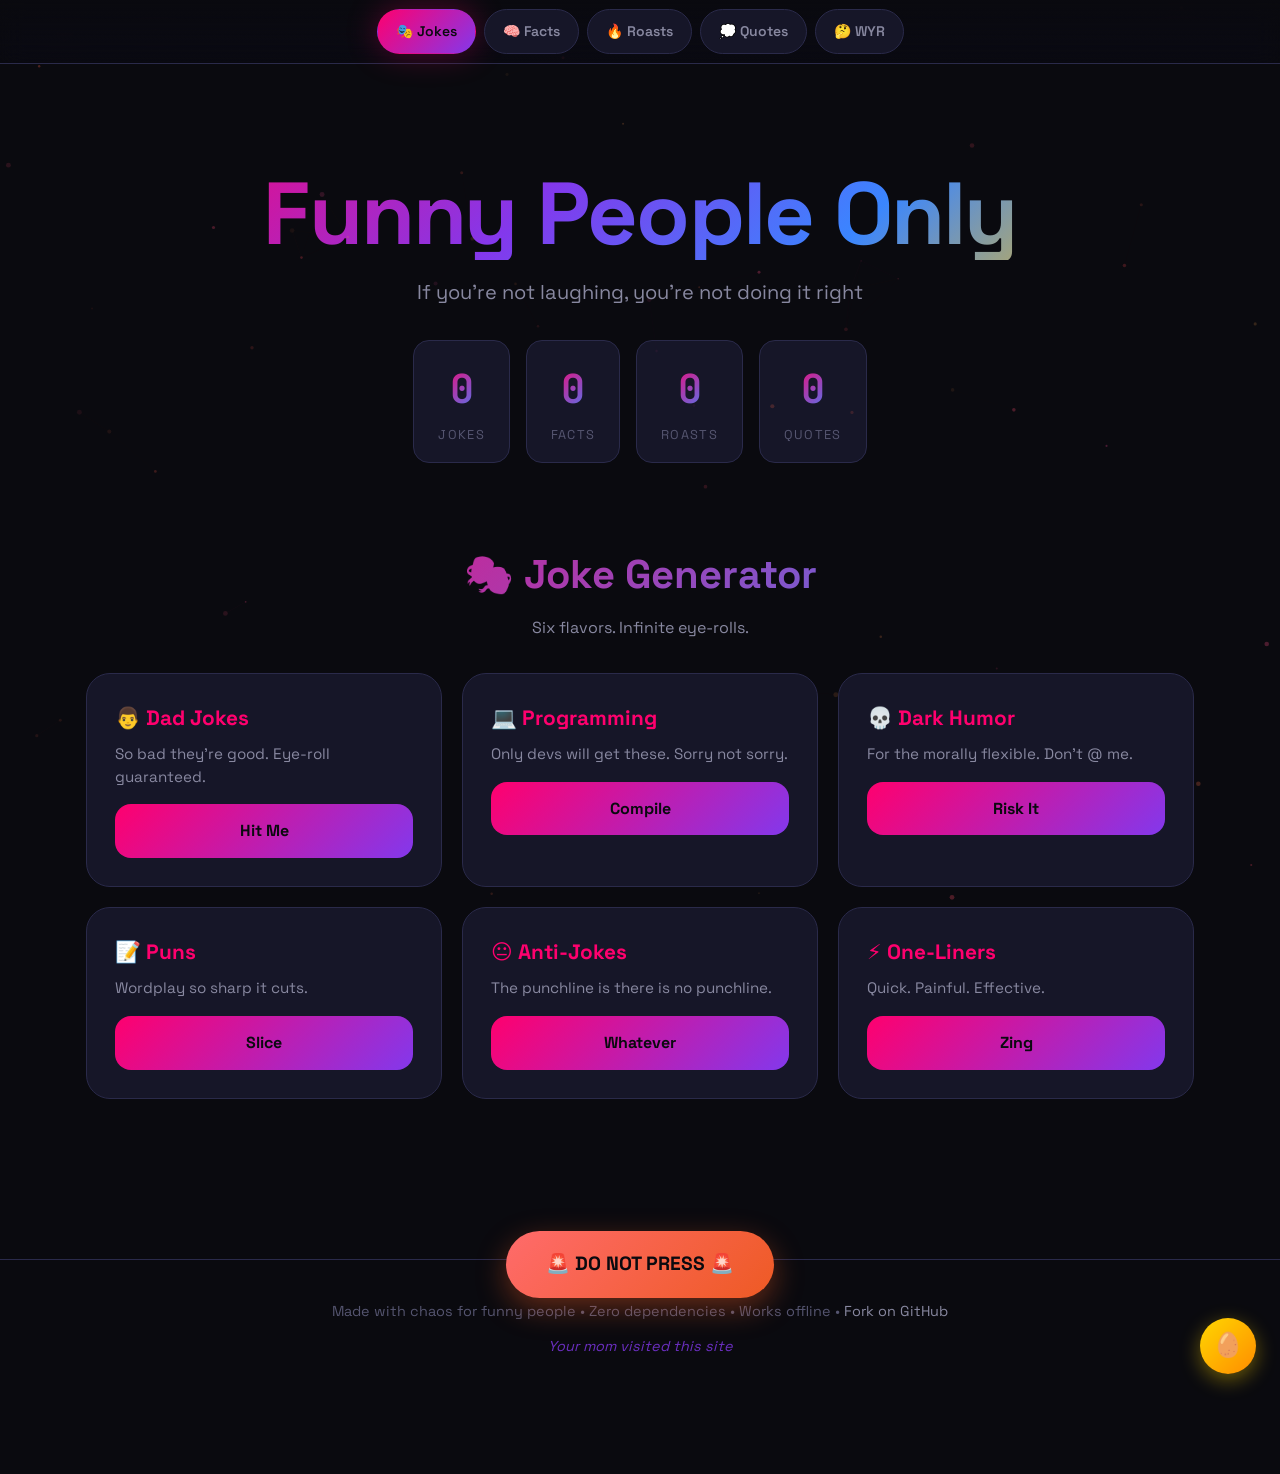
==== index.html @ 75c89e7c "Publish existing Funny People Only website" ====
<!DOCTYPE html>
<html lang="en">
<head>
<meta charset="UTF-8">
<meta name="viewport" content="width=device-width, initial-scale=1.0">
<meta name="description" content="Funny People Only — Jokes, roasts, useless facts, fake quotes, and impossible choices. Mobile-first, zero dependencies, works offline.">
<meta name="theme-color" content="#0d0d0d">
<title>🤡 Funny People Only</title>
<link rel="preconnect" href="https://fonts.googleapis.com">
<link rel="preconnect" href="https://fonts.gstatic.com" crossorigin>
<link rel="preload" as="style" href="https://fonts.googleapis.com/css2?family=Space+Grotesk:wght@400;600;700&family=JetBrains+Mono:wght@400;700&display=swap">
<link rel="stylesheet" href="https://fonts.googleapis.com/css2?family=Space+Grotesk:wght@400;600;700&family=JetBrains+Mono:wght@400;700&display=swap" media="print" onload="this.media='all'">
<noscript><link rel="stylesheet" href="https://fonts.googleapis.com/css2?family=Space+Grotesk:wght@400;600;700&family=JetBrains+Mono:wght@400;700&display=swap"></noscript>
<link rel="stylesheet" href="css/styles.css">
<link rel="manifest" href="manifest.json">
<link rel="icon" type="image/svg+xml" href="data:image/svg+xml,<svg xmlns='http://www.w3.org/2000/svg' viewBox='0 0 100 100'><text y='.9em' font-size='90'>🤡</text></svg>">
</head>
<body>
<canvas id="bg" aria-hidden="true"></canvas>
<div class="emoji-layer" id="emojiLayer" aria-hidden="true"></div>

<header class="header" role="banner">
<nav class="nav" id="nav" role="navigation" aria-label="Main categories">
<button class="nav-btn" data-target="jokes" aria-controls="jokes">🎭 Jokes</button>
<button class="nav-btn" data-target="facts" aria-controls="facts">🧠 Facts</button>
<button class="nav-btn" data-target="roasts" aria-controls="roasts">🔥 Roasts</button>
<button class="nav-btn" data-target="quotes" aria-controls="quotes">💭 Quotes</button>
<button class="nav-btn" data-target="wyr" aria-controls="wyr">🤔 WYR</button>
</nav>
</header>

<main id="main" role="main">
<section class="hero" aria-labelledby="hero-title">
<h1 id="hero-title">Funny People Only</h1>
<p class="hero-tagline">If you're not laughing, you're not doing it right</p>
<div class="hero-stats" aria-live="polite">
<span class="stat" id="totalJokes"><span class="stat-num">0</span><span class="stat-label">Jokes</span></span>
<span class="stat" id="totalFacts"><span class="stat-num">0</span><span class="stat-label">Facts</span></span>
<span class="stat" id="totalRoasts"><span class="stat-num">0</span><span class="stat-label">Roasts</span></span>
<span class="stat" id="totalQuotes"><span class="stat-num">0</span><span class="stat-label">Quotes</span></span>
</div>
</section>

<section id="jokes" class="panel" role="region" aria-labelledby="jokes-title" hidden>
<header class="panel-header">
<h2 id="jokes-title">🎭 Joke Generator</h2>
<p class="panel-desc">Six flavors. Infinite eye-rolls.</p>
</header>
<div class="grid" id="jokesGrid"></div>
</section>

<section id="facts" class="panel" role="region" aria-labelledby="facts-title" hidden>
<header class="panel-header">
<h2 id="facts-title">🧠 Useless Facts</h2>
<p class="panel-desc">Knowledge you never needed. Guaranteed.</p>
</header>
<div class="grid" id="factsGrid"></div>
</section>

<section id="roasts" class="panel" role="region" aria-labelledby="roasts-title" hidden>
<header class="panel-header">
<h2 id="roasts-title">🔥 Gentle Roasts</h2>
<p class="panel-desc">Consensual verbal violence. You asked for it.</p>
</header>
<div class="grid" id="roastsGrid"></div>
</section>

<section id="quotes" class="panel" role="region" aria-labelledby="quotes-title" hidden>
<header class="panel-header">
<h2 id="quotes-title">💭 Fake Deep Quotes</h2>
<p class="panel-desc">Sounds profound. Means absolutely nothing.</p>
</header>
<div class="grid" id="quotesGrid"></div>
</section>

<section id="wyr" class="panel" role="region" aria-labelledby="wyr-title" hidden>
<header class="panel-header">
<h2 id="wyr-title">🤔 Would You Rather</h2>
<p class="panel-desc">Impossible choices. No right answers.</p>
</header>
<div class="grid" id="wyrGrid"></div>
</section>
</main>

<aside class="toast" id="toast" role="status" aria-live="polite" aria-atomic="true"></aside>

<button class="prank-btn" id="prankBtn" aria-label="Trigger a random prank" type="button">🚨 DO NOT PRESS 🚨</button>

<button class="egg" id="egg" aria-label="Easter egg" type="button">🥚</button>

<footer class="footer" role="contentinfo">
<p>Made with chaos for funny people • Zero dependencies • Works offline • <a href="https://github.com" target="_blank" rel="noopener">Fork on GitHub</a></p>
<p id="footerQuote" class="footer-quote"></p>
</footer>

<script type="module" src="js/app.js"></script>
</body>
</html>
---- css/styles.css ----
/* =========================================
   funny-site/css/styles.css
   Mobile-first, fluid, zero-dependency
   ========================================= */

@media (prefers-reduced-motion: reduce) {
  *, *::before, *::after {
    animation-duration: 0.01ms !important;
    animation-iteration-count: 1 !important;
    transition-duration: 0.01ms !important;
    scroll-behavior: auto !important;
  }
}

:root {
  --bg: #0a0a0f;
  --bg-elevated: #12121f;
  --card: #161628;
  --card-hover: #1c1c34;
  --border: #2a2a4a;
  --border-bright: #3a3a5a;
  --fg: #f0f0f5;
  --fg-muted: #8888a0;
  --fg-dim: #555570;
  --accent: #ff006e;
  --accent-2: #8338ec;
  --accent-3: #3a86ff;
  --accent-4: #ffbe0b;
  --accent-5: #06ffa5;
  --danger: #ff3366;
  --warning: #ffbe0b;
  --success: #06ffa5;
  --radius-sm: 8px;
  --radius-md: 16px;
  --radius-lg: 24px;
  --radius-full: 999px;
  --shadow-sm: 0 2px 8px rgba(0,0,0,.3);
  --shadow-md: 0 8px 24px rgba(0,0,0,.4);
  --shadow-lg: 0 16px 48px rgba(0,0,0,.5);
  --shadow-glow: 0 0 32px rgba(255,0,110,.3);
  --transition-fast: 150ms cubic-bezier(.2,.8,.2,1);
  --transition-base: 250ms cubic-bezier(.2,.8,.2,1);
  --transition-slow: 400ms cubic-bezier(.2,.8,.2,1);
  --font-sans: 'Space Grotesk', system-ui, -apple-system, sans-serif;
  --font-mono: 'JetBrains Mono', 'Fira Code', monospace;
  --container: 100%;
  --header-h: 64px;
  --toast-w: calc(100% - 32px);
}

@media (min-width: 480px) {
  :root { --toast-w: 360px; }
}

@media (min-width: 768px) {
  :root { --container: 720px; }
}

@media (min-width: 1024px) {
  :root { --container: 960px; }
}

@media (min-width: 1280px) {
  :root { --container: 1140px; }
}

*, *::before, *::after { box-sizing: border-box; margin: 0; padding: 0; }

html { scroll-behavior: smooth; -webkit-text-size-adjust: 100%; }

body {
  min-height: 100vh;
  background: var(--bg);
  color: var(--fg);
  font-family: var(--font-sans);
  font-size: clamp(14px, 2.5vw, 16px);
  line-height: 1.6;
  overflow-x: hidden;
  perspective: 1000px;
  -webkit-font-smoothing: antialiased;
  -moz-osx-font-smoothing: grayscale;
}

img, video, canvas { max-width: 100%; height: auto; display: block; }

button {
  font: inherit;
  color: inherit;
  background: none;
  border: none;
  cursor: pointer;
}

a { color: var(--accent-3); text-decoration: none; transition: color var(--transition-fast); }
a:hover { color: var(--accent); text-decoration: underline; }
a:focus-visible { outline: 2px solid var(--accent); outline-offset: 2px; border-radius: 2px; }

:focus-visible { outline: 2px solid var(--accent); outline-offset: 2px; }

/* =========================================
   Background Canvas
   ========================================= */
#bg {
  position: fixed;
  inset: 0;
  z-index: 0;
  pointer-events: none;
  opacity: 0.6;
}

.emoji-layer {
  position: fixed;
  inset: 0;
  z-index: 1;
  pointer-events: none;
  overflow: hidden;
}

.emoji {
  position: absolute;
  font-size: clamp(1.5rem, 3vw, 2.5rem);
  animation: fall linear forwards;
  user-select: none;
  will-change: transform, opacity;
}

@keyframes fall {
  to { transform: translateY(100vh) rotate(720deg); opacity: 0; }
}

/* =========================================
   Header / Nav
   ========================================= */
.header {
  position: fixed;
  top: 0;
  left: 0;
  right: 0;
  z-index: 100;
  height: var(--header-h);
  display: flex;
  align-items: center;
  justify-content: center;
  padding: 0 16px;
  background: linear-gradient(180deg, rgba(10,10,15,.95) 0%, transparent 100%);
  backdrop-filter: saturate(180%) blur(12px);
  border-bottom: 1px solid var(--border);
}

.nav {
  display: flex;
  flex-wrap: wrap;
  gap: 8px;
  justify-content: center;
  width: 100%;
  max-width: var(--container);
}

.nav-btn {
  display: inline-flex;
  align-items: center;
  gap: 6px;
  padding: 10px 18px;
  font-size: clamp(12px, 2vw, 14px);
  font-weight: 600;
  color: var(--fg-muted);
  background: var(--card);
  border: 1px solid var(--border);
  border-radius: var(--radius-full);
  transition: all var(--transition-base);
  white-space: nowrap;
}

.nav-btn:hover,
.nav-btn:focus-visible {
  color: var(--accent);
  border-color: var(--accent);
  background: var(--card-hover);
  transform: translateY(-2px);
  box-shadow: var(--shadow-glow);
}

.nav-btn.active {
  color: var(--bg);
  background: linear-gradient(135deg, var(--accent), var(--accent-2));
  border-color: transparent;
  box-shadow: var(--shadow-glow);
}

.nav-btn:active { transform: translateY(0) scale(0.98); }

/* =========================================
   Main & Hero
   ========================================= */
#main {
  padding-top: calc(var(--header-h) + 24px);
  padding-bottom: 100px;
  max-width: var(--container);
  margin: 0 auto;
  padding-left: 16px;
  padding-right: 16px;
}

.hero {
  text-align: center;
  padding: clamp(40px, 10vw, 80px) 16px;
}

.hero h1 {
  font-size: clamp(2.2rem, 8vw, 5.5rem);
  font-weight: 700;
  line-height: 1.05;
  letter-spacing: -0.02em;
  background: linear-gradient(135deg, var(--accent) 0%, var(--accent-2) 40%, var(--accent-3) 70%, var(--accent-4) 100%);
  -webkit-background-clip: text;
  background-clip: text;
  color: transparent;
  animation: titleFloat 4s ease-in-out infinite;
}

@keyframes titleFloat {
  0%, 100% { transform: translateY(0) rotate(-0.5deg); }
  50% { transform: translateY(-4px) rotate(0.5deg); }
}

.hero-tagline {
  margin-top: 16px;
  font-size: clamp(1rem, 2.5vw, 1.25rem);
  color: var(--fg-muted);
  font-weight: 400;
  animation: fadeInUp 0.8s ease-out 0.3s both;
}

.hero-stats {
  display: flex;
  flex-wrap: wrap;
  gap: 16px;
  justify-content: center;
  margin-top: 32px;
}

.stat {
  display: flex;
  flex-direction: column;
  align-items: center;
  gap: 4px;
  padding: 16px 24px;
  background: var(--card);
  border: 1px solid var(--border);
  border-radius: var(--radius-md);
  transition: all var(--transition-base);
}

.stat:hover { border-color: var(--accent); transform: translateY(-2px); }

.stat-num {
  font-family: var(--font-mono);
  font-size: clamp(1.5rem, 4vw, 2.5rem);
  font-weight: 700;
  background: linear-gradient(135deg, var(--accent), var(--accent-3));
  -webkit-background-clip: text;
  background-clip: text;
  color: transparent;
}

.stat-label {
  font-size: clamp(0.7rem, 1.5vw, 0.8rem);
  text-transform: uppercase;
  letter-spacing: 0.1em;
  color: var(--fg-dim);
}

/* =========================================
   Panels
   ========================================= */
.panel {
  opacity: 0;
  transform: translateY(30px);
  transition: opacity var(--transition-slow), transform var(--transition-slow);
  will-change: opacity, transform;
}

.panel:not([hidden]) {
  opacity: 1;
  transform: translateY(0);
}

.panel-header {
  text-align: center;
  margin-bottom: 32px;
}

.panel-header h2 {
  font-size: clamp(1.5rem, 4vw, 2.5rem);
  font-weight: 700;
  background: linear-gradient(135deg, var(--accent), var(--accent-3));
  -webkit-background-clip: text;
  background-clip: text;
  color: transparent;
  margin-bottom: 8px;
}

.panel-desc {
  color: var(--fg-muted);
  font-size: clamp(0.9rem, 2vw, 1rem);
}

/* =========================================
   Grid & Cards
   ========================================= */
.grid {
  display: grid;
  grid-template-columns: 1fr;
  gap: 16px;
}

@media (min-width: 480px) {
  .grid { grid-template-columns: repeat(2, 1fr); }
}

@media (min-width: 768px) {
  .grid { grid-template-columns: repeat(3, 1fr); }
}

@media (min-width: 1024px) {
  .grid { grid-template-columns: repeat(3, 1fr); gap: 20px; }
}

.card {
  position: relative;
  background: var(--card);
  border: 1px solid var(--border);
  border-radius: var(--radius-lg);
  padding: clamp(20px, 4vw, 28px);
  overflow: hidden;
  transition: all var(--transition-base);
  cursor: pointer;
  isolation: isolate;
}

.card::before {
  content: '';
  position: absolute;
  inset: 0;
  background: linear-gradient(135deg, var(--accent), var(--accent-2), var(--accent-3));
  opacity: 0;
  transition: opacity var(--transition-base);
  z-index: -1;
}

.card::after {
  content: '';
  position: absolute;
  top: 0;
  left: 0;
  right: 0;
  height: 3px;
  background: linear-gradient(90deg, var(--accent), var(--accent-2), var(--accent-3));
  transform: scaleX(0);
  transform-origin: left;
  transition: transform var(--transition-base);
  border-radius: var(--radius-lg) var(--radius-lg) 0 0;
}

.card:hover {
  transform: translateY(-6px) rotateX(2deg);
  border-color: var(--accent);
  box-shadow: var(--shadow-lg), var(--shadow-glow);
}

.card:hover::before { opacity: 0.03; }
.card:hover::after { transform: scaleX(1); }

.card:active { transform: translateY(-2px) scale(0.99); }

.card:focus-visible {
  outline: 2px solid var(--accent);
  outline-offset: 2px;
}

.card h3 {
  font-size: clamp(1.1rem, 2.5vw, 1.3rem);
  font-weight: 700;
  color: var(--accent);
  margin-bottom: 8px;
}

.card p {
  font-size: clamp(0.85rem, 1.8vw, 0.95rem);
  color: var(--fg-muted);
  line-height: 1.5;
  margin-bottom: 16px;
}

.card-btn {
  width: 100%;
  display: inline-flex;
  align-items: center;
  justify-content: center;
  gap: 8px;
  padding: 14px 20px;
  font-size: clamp(0.9rem, 2vw, 1rem);
  font-weight: 700;
  color: var(--bg);
  background: linear-gradient(135deg, var(--accent), var(--accent-2));
  border-radius: var(--radius-md);
  transition: all var(--transition-fast);
  border: none;
}

.card-btn:hover {
  transform: scale(1.02);
  box-shadow: 0 8px 24px rgba(255,0,110,.4);
}

.card-btn:active { transform: scale(0.98); }
.card-btn:focus-visible { outline: 2px solid var(--accent-4); outline-offset: 2px; }

/* =========================================
   Toast
   ========================================= */
.toast {
  position: fixed;
  bottom: 24px;
  left: 50%;
  transform: translateX(-50%) translateY(100px);
  z-index: 1000;
  max-width: var(--toast-w);
  padding: 18px 24px;
  background: var(--card);
  border: 2px solid var(--accent);
  border-radius: var(--radius-lg);
  box-shadow: var(--shadow-lg), var(--shadow-glow);
  opacity: 0;
  pointer-events: none;
  transition: all 0.4s cubic-bezier(.34,1.56,.64,1);
  text-align: center;
  font-size: clamp(0.95rem, 2.5vw, 1.1rem);
  line-height: 1.5;
}

.toast.show {
  transform: translateX(-50%) translateY(0);
  opacity: 1;
  pointer-events: auto;
}

@keyframes toastPop {
  0% { transform: translateX(-50%) translateY(100px) scale(0.8); opacity: 0; }
  50% { transform: translateX(-50%) translateY(-8px) scale(1.02); }
  100% { transform: translateX(-50%) translateY(0) scale(1); opacity: 1; }
}

.toast.show { animation: toastPop 0.5s cubic-bezier(.34,1.56,.64,1); }

/* =========================================
   Prank Button
   ========================================= */
.prank-btn {
  position: fixed;
  bottom: 100px;
  left: 50%;
  transform: translateX(-50%);
  z-index: 200;
  padding: 18px 40px;
  font-size: clamp(1rem, 2.5vw, 1.2rem);
  font-weight: 800;
  color: var(--bg);
  background: linear-gradient(135deg, #ff6b6b, #ee5a24);
  border-radius: var(--radius-full);
  box-shadow: 0 10px 30px rgba(238,90,36,.4);
  transition: all var(--transition-base);
  animation: pulse 2.5s ease-in-out infinite;
}

@media (max-height: 600px) {
  .prank-btn { bottom: 24px; }
}

.prank-btn:hover {
  transform: translateX(-50%) scale(1.05);
  box-shadow: 0 15px 40px rgba(238,90,36,.6);
}

.prank-btn:active { transform: translateX(-50%) scale(0.95); animation: none; }
.prank-btn:focus-visible { outline: 3px solid var(--accent-4); outline-offset: 4px; }

@keyframes pulse {
  0%, 100% { box-shadow: 0 10px 30px rgba(238,90,36,.4); }
  50% { box-shadow: 0 10px 30px rgba(238,90,36,.7), 0 0 0 12px rgba(238,90,36,.08); }
}

/* =========================================
   Easter Egg
   ========================================= */
.egg {
  position: fixed;
  bottom: 24px;
  right: 24px;
  width: 56px;
  height: 56px;
  display: flex;
  align-items: center;
  justify-content: center;
  font-size: 1.5rem;
  background: linear-gradient(135deg, #ffd700, #ff8c00);
  border-radius: 50%;
  box-shadow: 0 6px 20px rgba(255,215,0,.4);
  animation: eggBounce 3s ease-in-out infinite;
  transition: transform var(--transition-fast);
  z-index: 200;
}

.egg:hover { transform: scale(1.15) rotate(12deg); }
.egg:active { transform: scale(0.9); }
.egg:focus-visible { outline: 3px solid var(--accent-4); outline-offset: 4px; }

@keyframes eggBounce {
  0%, 100% { transform: translateY(0); }
  50% { transform: translateY(-8px); }
}

/* =========================================
   Footer
   ========================================= */
.footer {
  margin-top: 60px;
  padding: 40px 16px;
  text-align: center;
  border-top: 1px solid var(--border);
  color: var(--fg-dim);
  font-size: clamp(0.8rem, 1.8vw, 0.9rem);
}

.footer a { color: var(--fg-muted); }
.footer a:hover { color: var(--accent); }

.footer-quote {
  margin-top: 12px;
  font-style: italic;
  color: var(--accent-2);
  font-size: clamp(0.8rem, 1.8vw, 0.9rem);
  opacity: 0.8;
}

/* =========================================
   Utility Animations
   ========================================= */
@keyframes fadeInUp {
  from { opacity: 0; transform: translateY(20px); }
  to { opacity: 1; transform: translateY(0); }
}

@keyframes shake {
  0%, 100% { transform: translateX(0); }
  20% { transform: translateX(-8px); }
  40% { transform: translateX(8px); }
  60% { transform: translateX(-4px); }
  80% { transform: translateX(4px); }
}

.shake { animation: shake 0.5s ease-in-out; }

/* =========================================
   Scrollbar
   ========================================= */
::-webkit-scrollbar { width: 8px; height: 8px; }
::-webkit-scrollbar-track { background: var(--bg); }
::-webkit-scrollbar-thumb { background: var(--border); border-radius: 4px; }
::-webkit-scrollbar-thumb:hover { background: var(--accent); }

/* =========================================
   Selection
   ========================================= */
::selection { background: rgba(255,0,110,.3); color: var(--fg); }

/* =========================================
   Print
   ========================================= */
@media print {
  .header, .prank-btn, .egg, .toast, #bg, .emoji-layer { display: none !important; }
  .panel { display: none !important; }
  .panel:not([hidden]) { display: block !important; }
  body { background: white; color: black; }
  .card { border: 1px solid #ccc; background: white; box-shadow: none; }
  .card-btn { background: #333; color: white; }
}
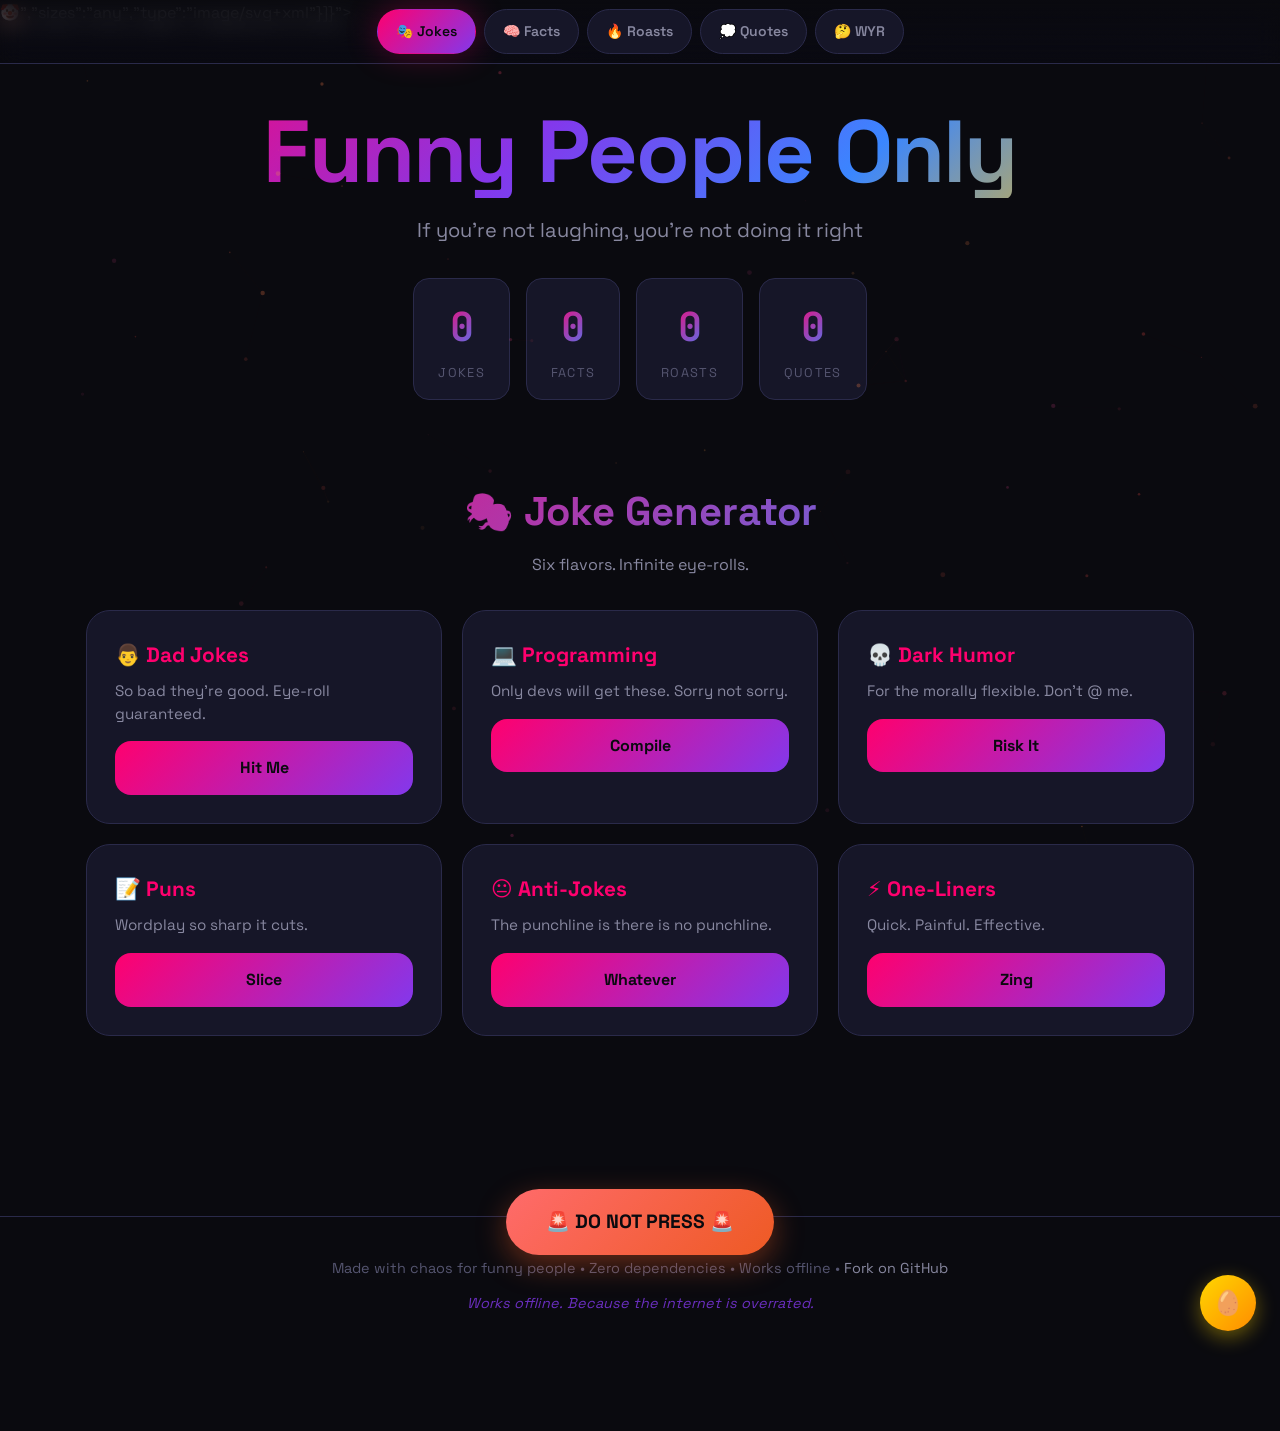
==== commit b862d367: "Restore GitHub Pages entry point redirecting to funny-complete.html" ====
--- a/index.html
+++ b/index.html
@@ -1,98 +1,14 @@
 <!DOCTYPE html>
 <html lang="en">
 <head>
-<meta charset="UTF-8">
-<meta name="viewport" content="width=device-width, initial-scale=1.0">
-<meta name="description" content="Funny People Only — Jokes, roasts, useless facts, fake quotes, and impossible choices. Mobile-first, zero dependencies, works offline.">
-<meta name="theme-color" content="#0d0d0d">
-<title>🤡 Funny People Only</title>
-<link rel="preconnect" href="https://fonts.googleapis.com">
-<link rel="preconnect" href="https://fonts.gstatic.com" crossorigin>
-<link rel="preload" as="style" href="https://fonts.googleapis.com/css2?family=Space+Grotesk:wght@400;600;700&family=JetBrains+Mono:wght@400;700&display=swap">
-<link rel="stylesheet" href="https://fonts.googleapis.com/css2?family=Space+Grotesk:wght@400;600;700&family=JetBrains+Mono:wght@400;700&display=swap" media="print" onload="this.media='all'">
-<noscript><link rel="stylesheet" href="https://fonts.googleapis.com/css2?family=Space+Grotesk:wght@400;600;700&family=JetBrains+Mono:wght@400;700&display=swap"></noscript>
-<link rel="stylesheet" href="css/styles.css">
-<link rel="manifest" href="manifest.json">
-<link rel="icon" type="image/svg+xml" href="data:image/svg+xml,<svg xmlns='http://www.w3.org/2000/svg' viewBox='0 0 100 100'><text y='.9em' font-size='90'>🤡</text></svg>">
+  <meta charset="UTF-8">
+  <meta name="viewport" content="width=device-width, initial-scale=1.0">
+  <meta http-equiv="refresh" content="0; url=funny-complete.html">
+  <title>Funny People Only</title>
+  <link rel="canonical" href="funny-complete.html">
+  <script>window.location.replace(new URL('funny-complete.html', window.location.href).href);</script>
 </head>
 <body>
-<canvas id="bg" aria-hidden="true"></canvas>
-<div class="emoji-layer" id="emojiLayer" aria-hidden="true"></div>
-
-<header class="header" role="banner">
-<nav class="nav" id="nav" role="navigation" aria-label="Main categories">
-<button class="nav-btn" data-target="jokes" aria-controls="jokes">🎭 Jokes</button>
-<button class="nav-btn" data-target="facts" aria-controls="facts">🧠 Facts</button>
-<button class="nav-btn" data-target="roasts" aria-controls="roasts">🔥 Roasts</button>
-<button class="nav-btn" data-target="quotes" aria-controls="quotes">💭 Quotes</button>
-<button class="nav-btn" data-target="wyr" aria-controls="wyr">🤔 WYR</button>
-</nav>
-</header>
-
-<main id="main" role="main">
-<section class="hero" aria-labelledby="hero-title">
-<h1 id="hero-title">Funny People Only</h1>
-<p class="hero-tagline">If you're not laughing, you're not doing it right</p>
-<div class="hero-stats" aria-live="polite">
-<span class="stat" id="totalJokes"><span class="stat-num">0</span><span class="stat-label">Jokes</span></span>
-<span class="stat" id="totalFacts"><span class="stat-num">0</span><span class="stat-label">Facts</span></span>
-<span class="stat" id="totalRoasts"><span class="stat-num">0</span><span class="stat-label">Roasts</span></span>
-<span class="stat" id="totalQuotes"><span class="stat-num">0</span><span class="stat-label">Quotes</span></span>
-</div>
-</section>
-
-<section id="jokes" class="panel" role="region" aria-labelledby="jokes-title" hidden>
-<header class="panel-header">
-<h2 id="jokes-title">🎭 Joke Generator</h2>
-<p class="panel-desc">Six flavors. Infinite eye-rolls.</p>
-</header>
-<div class="grid" id="jokesGrid"></div>
-</section>
-
-<section id="facts" class="panel" role="region" aria-labelledby="facts-title" hidden>
-<header class="panel-header">
-<h2 id="facts-title">🧠 Useless Facts</h2>
-<p class="panel-desc">Knowledge you never needed. Guaranteed.</p>
-</header>
-<div class="grid" id="factsGrid"></div>
-</section>
-
-<section id="roasts" class="panel" role="region" aria-labelledby="roasts-title" hidden>
-<header class="panel-header">
-<h2 id="roasts-title">🔥 Gentle Roasts</h2>
-<p class="panel-desc">Consensual verbal violence. You asked for it.</p>
-</header>
-<div class="grid" id="roastsGrid"></div>
-</section>
-
-<section id="quotes" class="panel" role="region" aria-labelledby="quotes-title" hidden>
-<header class="panel-header">
-<h2 id="quotes-title">💭 Fake Deep Quotes</h2>
-<p class="panel-desc">Sounds profound. Means absolutely nothing.</p>
-</header>
-<div class="grid" id="quotesGrid"></div>
-</section>
-
-<section id="wyr" class="panel" role="region" aria-labelledby="wyr-title" hidden>
-<header class="panel-header">
-<h2 id="wyr-title">🤔 Would You Rather</h2>
-<p class="panel-desc">Impossible choices. No right answers.</p>
-</header>
-<div class="grid" id="wyrGrid"></div>
-</section>
-</main>
-
-<aside class="toast" id="toast" role="status" aria-live="polite" aria-atomic="true"></aside>
-
-<button class="prank-btn" id="prankBtn" aria-label="Trigger a random prank" type="button">🚨 DO NOT PRESS 🚨</button>
-
-<button class="egg" id="egg" aria-label="Easter egg" type="button">🥚</button>
-
-<footer class="footer" role="contentinfo">
-<p>Made with chaos for funny people • Zero dependencies • Works offline • <a href="https://github.com" target="_blank" rel="noopener">Fork on GitHub</a></p>
-<p id="footerQuote" class="footer-quote"></p>
-</footer>
-
-<script type="module" src="js/app.js"></script>
+  <p>Opening <a href="funny-complete.html">Funny People Only</a>…</p>
 </body>
-</html>+</html>
